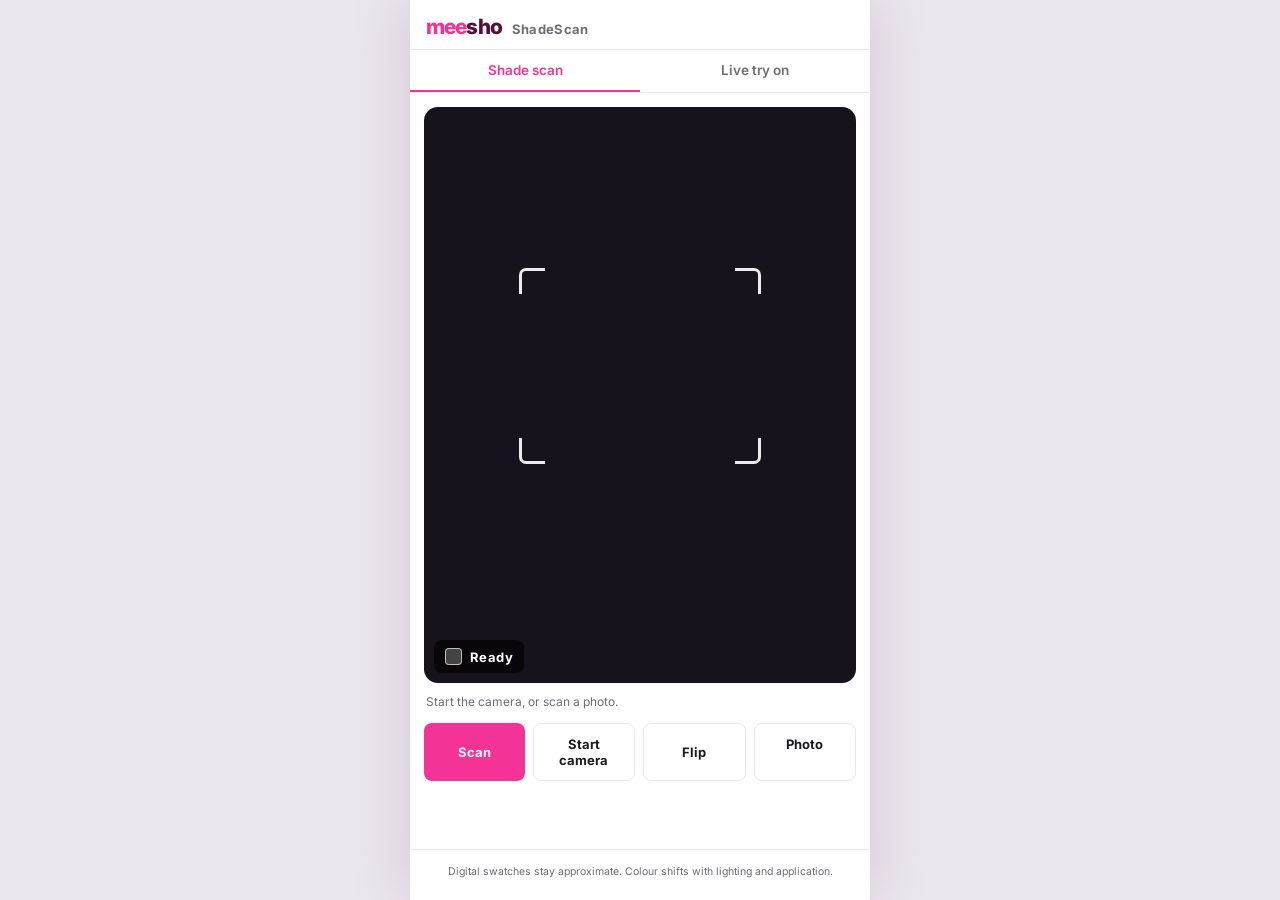
==== index.html @ 25e32987 "prototype submission" ====
<!DOCTYPE html>
<html lang="en">
<head>
<meta charset="utf-8">
<meta name="viewport" content="width=device-width, initial-scale=1, viewport-fit=cover">
<title>ShadeScan — Meesho ShadeMatch prototype</title>
<link rel="preconnect" href="https://fonts.googleapis.com">
<link rel="preconnect" href="https://fonts.gstatic.com" crossorigin>
<link href="https://fonts.googleapis.com/css2?family=Inter:wght@400;500;600;700;800&display=swap" rel="stylesheet">
<link rel="stylesheet" href="styles.css">
</head>
<body>
<div class="shell">
  <header class="topbar">
    <div class="logo">mee<span>sho</span></div>
    <div class="wordmark">ShadeScan</div>
  </header>

  <nav class="tabs" id="tabs">
    <button data-tab="scan" aria-current="page">Shade scan</button>
    <button data-tab="tryon">Live try on</button>
  </nav>

  <main>
    <section class="panel" id="panel-scan">
      <div class="stage" id="scanStage">
        <video id="scanVideo" playsinline muted></video>
        <div class="still" hidden></div>
        <div class="frameline" id="reticle"><i></i><i></i><i></i><i></i></div>
        <div class="sweep" id="sweep"></div>
        <div class="readout" id="readout"><span class="chipsw" id="readoutSwatch"></span><span id="readoutText">Ready</span></div>
      </div>

      <p class="status" id="scanStatus">Start the camera, or scan a photo.</p>

      <div class="actions">
        <button class="primary" id="scanBtn">Scan</button>
        <button class="ghost" id="cameraBtn">Start camera</button>
        <button class="ghost" id="flipBtn">Flip</button>
        <label class="ghost file">Photo<input type="file" id="fileInput" accept="image/*"></label>
      </div>

      <div class="result" id="result" hidden>
        <div class="resulthead">
          <div class="bigswatch" id="bigSwatch"></div>
          <div>
            <div class="bighex" id="bigHex">#000000</div>
            <div class="confidence" id="confidence"></div>
          </div>
          <button class="ghost small" id="toTryOn">Try it on</button>
        </div>
        <dl class="formats" id="formats"></dl>
        <div class="matches" id="matches"></div>
      </div>
    </section>

    <section class="panel" id="panel-tryon" hidden>
      <div class="stage faces" id="tryStage">
        <video id="tryVideo" playsinline muted></video>
        <canvas id="tryCanvas"></canvas>
        <div class="hint" id="tryHint">Camera off</div>
      </div>

      <p class="status" id="tryStatus">The colour is painted onto your lips and lids, not onto a drawing.</p>

      <div class="actions">
        <button class="primary" id="tryBtn">Start camera</button>
        <button class="ghost" id="stopTryBtn">Stop</button>
      </div>

      <div class="region">
        <div class="regionhead">
          <label class="switch"><input type="checkbox" id="lipsOn" checked><span></span>Lip colour</label>
          <div class="finishes" id="lipFinish">
            <button data-finish="Matte" aria-pressed="true">Matte</button>
            <button data-finish="Glossy">Glossy</button>
            <button data-finish="Sheer">Sheer</button>
          </div>
        </div>
        <div class="swatches" id="lipSwatches"></div>
        <label class="slider">Intensity<input type="range" id="lipIntensity" min="20" max="100" value="68"></label>
      </div>

      <div class="region">
        <div class="regionhead">
          <label class="switch"><input type="checkbox" id="eyesOn"><span></span>Eye shadow</label>
          <div class="finishes" id="eyeFinish">
            <button data-finish="Matte" aria-pressed="true">Matte</button>
            <button data-finish="Shimmer">Shimmer</button>
          </div>
        </div>
        <div class="swatches" id="eyeSwatches"></div>
        <label class="slider">Intensity<input type="range" id="eyeIntensity" min="15" max="90" value="50"></label>
      </div>
    </section>
  </main>

  <footer class="foot">Digital swatches stay approximate. Colour shifts with lighting and application.</footer>
</div>
<script type="module" src="js/app.js"></script>
</body>
</html>
---- styles.css ----
:root {
  --pink: #f43397;
  --pink-deep: #9f1458;
  --plum: #570d3f;
  --ink: #1b1b1f;
  --mid: #6d6d76;
  --line: #e8e8ef;
  --wash: #f6f6f9;
  --ok: #0a8a4a;
  --warn: #9a6200;
  box-sizing: border-box;
  padding-top: env(safe-area-inset-top, 0px);
  padding-bottom: env(safe-area-inset-bottom, 0px);
}
*, *::before, *::after { box-sizing: inherit; }
html, body { height: 100%; }
html { scroll-padding-top: env(safe-area-inset-top, 0px); }

body {
  margin: 0;
  font-family: Inter, system-ui, -apple-system, sans-serif;
  background: #ece6ee;
  color: var(--ink);
  -webkit-font-smoothing: antialiased;
}

.shell {
  max-width: 460px;
  margin: 0 auto;
  min-height: 100%;
  background: #fff;
  display: flex;
  flex-direction: column;
  box-shadow: 0 0 60px rgba(50, 10, 45, .14);
}

.topbar {
  display: flex;
  align-items: baseline;
  gap: 10px;
  padding: 14px 16px 10px;
  border-bottom: 1px solid var(--line);
}
.logo { font-size: 21px; font-weight: 800; letter-spacing: -.04em; color: var(--pink); }
.logo span { color: var(--plum); }
.wordmark { font-size: 13px; font-weight: 700; color: var(--mid); letter-spacing: .02em; }

.tabs { display: flex; border-bottom: 1px solid var(--line); }
.tabs button {
  flex: 1;
  border: 0;
  background: none;
  font: inherit;
  font-size: 13.5px;
  font-weight: 600;
  color: var(--mid);
  padding: 12px 0;
  cursor: pointer;
  border-bottom: 2.5px solid transparent;
}
.tabs button[aria-current="page"] { color: var(--pink); border-bottom-color: var(--pink); }
.tabs button:focus-visible, button:focus-visible, input:focus-visible { outline: 2px solid var(--pink); outline-offset: 2px; }

main { flex: 1; }
.panel { padding: 14px 14px 20px; }

.stage {
  position: relative;
  aspect-ratio: 3 / 4;
  border-radius: 14px;
  overflow: hidden;
  background: #17121b;
}
.stage video, .stage canvas, .stage .still {
  position: absolute;
  inset: 0;
  width: 100%;
  height: 100%;
  object-fit: cover;
}
.stage .still { background-size: cover; background-position: center; }
.stage.mirrored video, .stage.faces video, .stage.faces canvas { transform: scaleX(-1); }

.frameline { position: absolute; left: 22%; top: 28%; width: 56%; height: 34%; }
.frameline i { position: absolute; width: 26px; height: 26px; border: 3px solid rgba(255,255,255,.92); }
.frameline i:nth-child(1) { top: 0; left: 0; border-right: 0; border-bottom: 0; border-radius: 7px 0 0 0; }
.frameline i:nth-child(2) { top: 0; right: 0; border-left: 0; border-bottom: 0; border-radius: 0 7px 0 0; }
.frameline i:nth-child(3) { bottom: 0; left: 0; border-right: 0; border-top: 0; border-radius: 0 0 0 7px; }
.frameline i:nth-child(4) { bottom: 0; right: 0; border-left: 0; border-top: 0; border-radius: 0 0 7px 0; }

.sweep {
  position: absolute;
  left: 22%;
  width: 56%;
  height: 3px;
  top: 28%;
  border-radius: 3px;
  background: linear-gradient(90deg, rgba(244,51,151,0), #f43397 20%, #7b5cff 80%, rgba(123,92,255,0));
  opacity: 0;
}
.stage.scanning .sweep {
  opacity: 1;
  animation: sweep var(--sweep-ms, 1300ms) ease-in-out infinite alternate;
}
@keyframes sweep { from { top: 28%; } to { top: 61%; } }
@media (prefers-reduced-motion: reduce) {
  .stage.scanning .sweep { animation: none; top: 45%; }
}

.readout {
  position: absolute;
  left: 10px;
  bottom: 10px;
  display: flex;
  align-items: center;
  gap: 8px;
  background: rgba(0, 0, 0, .62);
  color: #fff;
  border-radius: 8px;
  padding: 8px 11px;
  font-size: 13px;
  font-weight: 700;
  letter-spacing: .03em;
  backdrop-filter: blur(4px);
}
.readout .chipsw { width: 17px; height: 17px; border-radius: 4px; border: 1px solid rgba(255,255,255,.65); background: #444; }
.readout.working { color: #ffd9ec; }

.hint {
  position: absolute;
  inset: auto 10px 10px;
  text-align: center;
  color: #fff;
  font-size: 12px;
  font-weight: 600;
  background: rgba(0, 0, 0, .5);
  border-radius: 8px;
  padding: 8px;
}
.stage.faces.searching .hint::after { content: " — looking for a face"; }

.status { font-size: 12px; color: var(--mid); line-height: 1.5; margin: 10px 2px 0; }
.status.bad { color: var(--pink-deep); font-weight: 600; }

.actions { display: flex; gap: 8px; margin-top: 12px; flex-wrap: wrap; }
.actions button, .actions .file {
  flex: 1;
  min-width: 78px;
  border: 0;
  border-radius: 8px;
  padding: 12px 10px;
  font: inherit;
  font-size: 13px;
  font-weight: 700;
  cursor: pointer;
  text-align: center;
}
.actions .primary { background: var(--pink); color: #fff; }
.actions .ghost { background: #fff; border: 1px solid var(--line); color: var(--ink); }
.actions .ghost.small { flex: 0 0 auto; padding: 9px 12px; font-size: 12px; }
.actions .file { position: relative; overflow: hidden; }
.actions .file input { position: absolute; inset: 0; opacity: 0; cursor: pointer; }
.actions button[disabled] { opacity: .45; cursor: default; }

.result { margin-top: 16px; border: 1px solid var(--line); border-radius: 12px; overflow: hidden; }
.resulthead { display: flex; align-items: center; gap: 12px; padding: 12px; background: var(--wash); }
.bigswatch { width: 52px; height: 52px; border-radius: 10px; border: 1px solid rgba(0,0,0,.14); flex: 0 0 auto; }
.bighex { font-size: 21px; font-weight: 800; letter-spacing: .02em; }
.confidence { font-size: 11px; font-weight: 700; margin-top: 3px; }
.confidence.high { color: var(--ok); }
.confidence.medium { color: var(--warn); }
.confidence.low { color: var(--pink-deep); }
.resulthead .ghost { margin-left: auto; }

.formats { margin: 0; display: grid; grid-template-columns: 1fr; }
.formats .row { display: flex; gap: 12px; align-items: baseline; padding: 10px 12px; border-top: 1px solid var(--line); }
.formats dt { font-size: 11px; color: var(--mid); font-weight: 600; width: 92px; flex: 0 0 auto; }
.formats dd { margin: 0; font-size: 13px; font-weight: 600; }
.formats dd small { display: block; font-size: 10.5px; font-weight: 500; color: var(--mid); margin-top: 3px; }

.matches { border-top: 1px solid var(--line); padding: 12px; }
.matches h3 { margin: 0 0 9px; font-size: 12px; font-weight: 700; color: var(--mid); }
.match { display: flex; align-items: center; gap: 10px; width: 100%; text-align: left; border: 1px solid var(--line); border-radius: 9px; padding: 9px; background: #fff; margin-bottom: 7px; font: inherit; cursor: pointer; }
.match .sw { width: 36px; height: 36px; border-radius: 7px; border: 1px solid rgba(0,0,0,.12); flex: 0 0 auto; }
.match b { font-size: 12.5px; display: block; }
.match span { font-size: 10.5px; color: var(--mid); display: block; margin-top: 2px; }
.match .tag { font-size: 9.5px; font-weight: 700; border-radius: 3px; padding: 2px 5px; margin-top: 4px; display: inline-block; }
.tag.close { background: #e7f6ed; color: var(--ok); }
.tag.near { background: #fff3e0; color: var(--warn); }
.tag.far { background: var(--wash); color: var(--mid); }
.match .price { margin-left: auto; font-size: 13px; font-weight: 800; }

.region { margin-top: 14px; border: 1px solid var(--line); border-radius: 12px; padding: 12px; }
.regionhead { display: flex; align-items: center; gap: 10px; flex-wrap: wrap; }
.switch { display: flex; align-items: center; gap: 8px; font-size: 13px; font-weight: 700; cursor: pointer; }
.switch input { position: absolute; opacity: 0; width: 0; height: 0; }
.switch span { width: 36px; height: 21px; border-radius: 999px; background: #d4d4dd; position: relative; transition: background .16s; }
.switch span::after { content: ""; position: absolute; top: 2.5px; left: 2.5px; width: 16px; height: 16px; border-radius: 50%; background: #fff; transition: transform .16s; }
.switch input:checked + span { background: var(--pink); }
.switch input:checked + span::after { transform: translateX(15px); }

.finishes { display: flex; gap: 5px; margin-left: auto; }
.finishes button { border: 1px solid var(--line); background: #fff; border-radius: 999px; padding: 6px 11px; font: inherit; font-size: 11.5px; font-weight: 600; color: var(--mid); cursor: pointer; }
.finishes button[aria-pressed="true"] { border-color: var(--pink); background: #fff0f6; color: var(--pink-deep); }

.swatches { display: flex; gap: 7px; overflow-x: auto; padding: 11px 0 3px; }
.swatches button { flex: 0 0 auto; width: 38px; height: 38px; border-radius: 9px; border: 2px solid transparent; box-shadow: inset 0 0 0 1px rgba(0,0,0,.12); cursor: pointer; }
.swatches button[aria-pressed="true"] { border-color: var(--plum); }
.swatches button.scanned { box-shadow: inset 0 0 0 1px rgba(0,0,0,.12), 0 0 0 2px #ffd9ec; }

.slider { display: flex; align-items: center; gap: 10px; font-size: 11.5px; font-weight: 600; color: var(--mid); margin-top: 6px; }
.slider input { flex: 1; accent-color: var(--pink); }

.foot { font-size: 10.5px; color: var(--mid); text-align: center; padding: 14px 18px 20px; line-height: 1.5; border-top: 1px solid var(--line); }

@media (max-width: 480px) {
  .shell { box-shadow: none; }
}
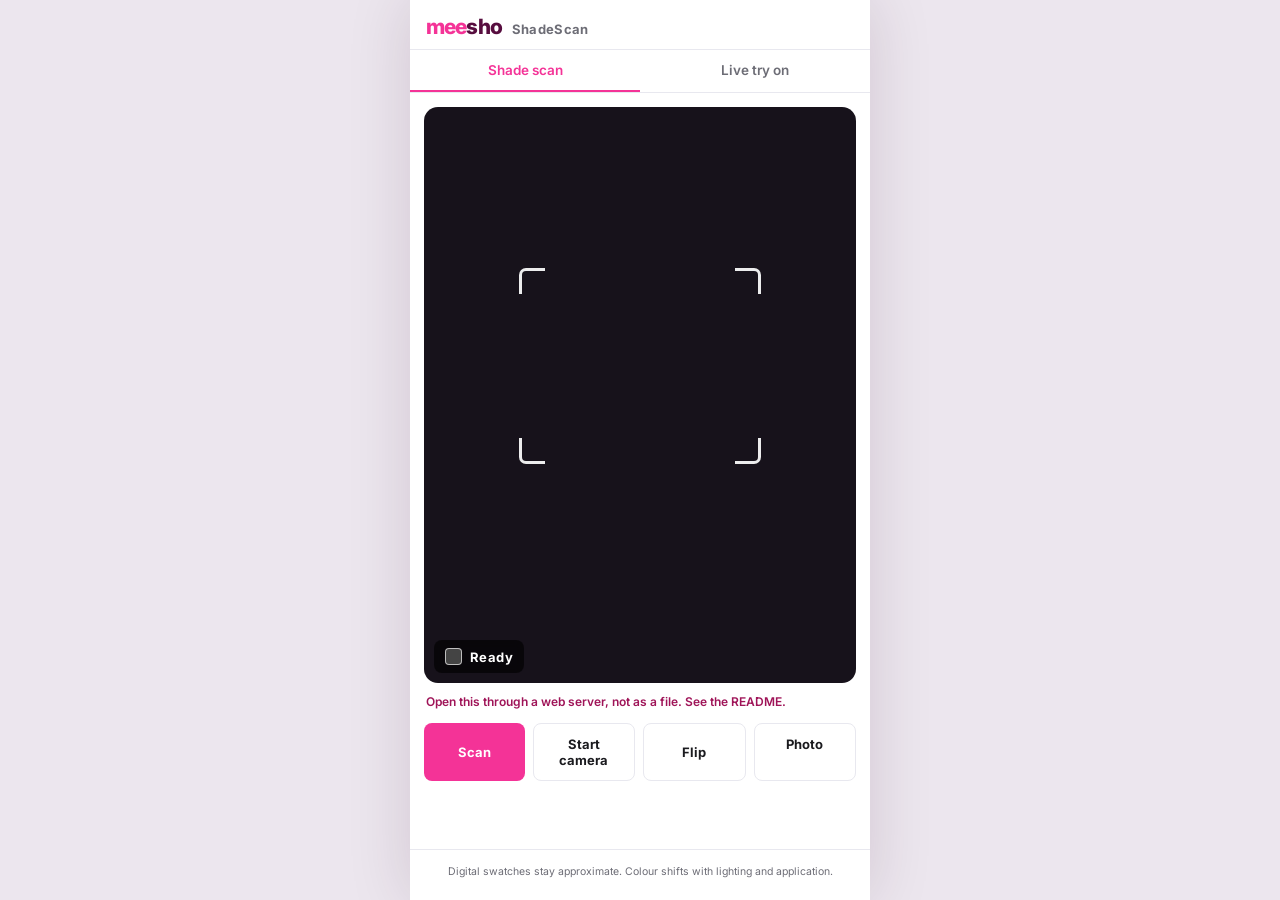
==== commit 9a6c22c6: "Fix script source path in index.html" ====
--- a/index.html
+++ b/index.html
@@ -97,6 +97,6 @@
 
   <footer class="foot">Digital swatches stay approximate. Colour shifts with lighting and application.</footer>
 </div>
-<script type="module" src="js/app.js"></script>
+<script type="module" src="app.js"></script>
 </body>
 </html>
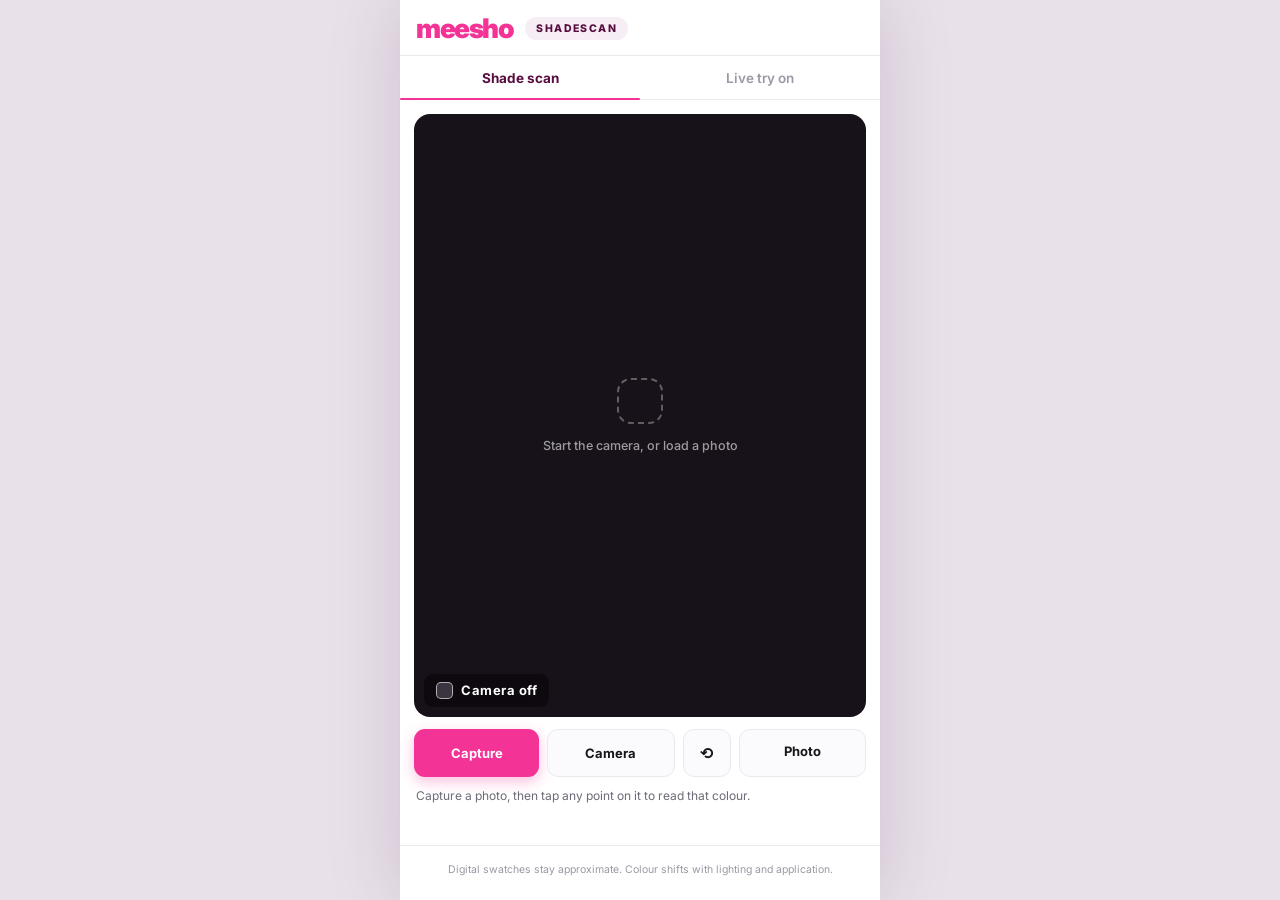
==== commit 260030f7: "Update HTML structure and improve accessibility" ====
--- a/index.html
+++ b/index.html
@@ -3,55 +3,78 @@
 <head>
 <meta charset="utf-8">
 <meta name="viewport" content="width=device-width, initial-scale=1, viewport-fit=cover">
+<meta name="theme-color" content="#f43397">
 <title>ShadeScan — Meesho ShadeMatch prototype</title>
 <link rel="preconnect" href="https://fonts.googleapis.com">
 <link rel="preconnect" href="https://fonts.gstatic.com" crossorigin>
-<link href="https://fonts.googleapis.com/css2?family=Inter:wght@400;500;600;700;800&display=swap" rel="stylesheet">
+<link href="https://fonts.googleapis.com/css2?family=Inter:wght@400;500;600;700;800;900&display=swap" rel="stylesheet">
 <link rel="stylesheet" href="styles.css">
 </head>
 <body>
 <div class="shell">
   <header class="topbar">
-    <div class="logo">mee<span>sho</span></div>
-    <div class="wordmark">ShadeScan</div>
+    <span class="wordmark">meesho</span>
+    <span class="product">ShadeScan</span>
   </header>
 
-  <nav class="tabs" id="tabs">
+  <nav class="tabs" id="tabs" data-active="scan">
     <button data-tab="scan" aria-current="page">Shade scan</button>
     <button data-tab="tryon">Live try on</button>
+    <span class="indicator" aria-hidden="true"></span>
   </nav>
 
   <main>
     <section class="panel" id="panel-scan">
-      <div class="stage" id="scanStage">
+      <div class="stage" id="scanStage" data-mode="idle">
         <video id="scanVideo" playsinline muted></video>
-        <div class="still" hidden></div>
-        <div class="frameline" id="reticle"><i></i><i></i><i></i><i></i></div>
-        <div class="sweep" id="sweep"></div>
-        <div class="readout" id="readout"><span class="chipsw" id="readoutSwatch"></span><span id="readoutText">Ready</span></div>
+        <div class="plate" id="plate">
+          <canvas id="frameCanvas"></canvas>
+          <button class="pickarea" id="pickArea" aria-label="Tap the photo to read a colour"></button>
+          <div class="markers" id="markers"></div>
+        </div>
+        <div class="frameline"><i></i><i></i><i></i><i></i></div>
+        <div class="sweep"></div>
+        <div class="readout"><span class="chipsw" id="readoutSwatch"></span><span id="readoutText">Camera off</span></div>
+        <div class="placeholder">
+          <span class="plogo"></span>
+          <p>Start the camera, or load a photo</p>
+        </div>
       </div>
 
-      <p class="status" id="scanStatus">Start the camera, or scan a photo.</p>
-
-      <div class="actions">
-        <button class="primary" id="scanBtn">Scan</button>
-        <button class="ghost" id="cameraBtn">Start camera</button>
-        <button class="ghost" id="flipBtn">Flip</button>
+      <div class="toolbar">
+        <button class="primary" id="captureBtn">Capture</button>
+        <button class="ghost" id="retakeBtn" hidden>Retake</button>
+        <button class="ghost" id="cameraBtn">Camera</button>
+        <button class="ghost icon" id="flipBtn" title="Switch camera" aria-label="Switch camera">⟲</button>
         <label class="ghost file">Photo<input type="file" id="fileInput" accept="image/*"></label>
       </div>
 
-      <div class="result" id="result" hidden>
+      <p class="status" id="scanStatus">Capture a photo, then tap any point on it to read that colour.</p>
+
+      <section class="card" id="samples" hidden>
+        <div class="cardhead">
+          <h3>Sampled points</h3>
+          <button class="link" id="clearSamples">Clear all</button>
+        </div>
+        <div class="strip" id="sampleStrip"></div>
+        <p class="compare" id="compare" hidden></p>
+      </section>
+
+      <section class="card" id="result" hidden>
         <div class="resulthead">
-          <div class="bigswatch" id="bigSwatch"></div>
-          <div>
+          <canvas class="loupe" id="loupe" width="120" height="120"></canvas>
+          <div class="headtext">
             <div class="bighex" id="bigHex">#000000</div>
             <div class="confidence" id="confidence"></div>
           </div>
-          <button class="ghost small" id="toTryOn">Try it on</button>
+          <div class="headactions">
+            <button class="chipbtn" id="copyHex">Copy</button>
+            <button class="chipbtn solid" id="toTryOn">Try on</button>
+          </div>
         </div>
         <dl class="formats" id="formats"></dl>
         <div class="matches" id="matches"></div>
-      </div>
+      </section>
     </section>
 
     <section class="panel" id="panel-tryon" hidden>
@@ -61,17 +84,17 @@
         <div class="hint" id="tryHint">Camera off</div>
       </div>
 
-      <p class="status" id="tryStatus">The colour is painted onto your lips and lids, not onto a drawing.</p>
-
-      <div class="actions">
+      <div class="toolbar">
         <button class="primary" id="tryBtn">Start camera</button>
         <button class="ghost" id="stopTryBtn">Stop</button>
       </div>
 
-      <div class="region">
-        <div class="regionhead">
+      <p class="status" id="tryStatus">Colour is painted onto your own lips and lids, not onto a drawing.</p>
+
+      <section class="card">
+        <div class="cardhead">
           <label class="switch"><input type="checkbox" id="lipsOn" checked><span></span>Lip colour</label>
-          <div class="finishes" id="lipFinish">
+          <div class="segment" id="lipFinish">
             <button data-finish="Matte" aria-pressed="true">Matte</button>
             <button data-finish="Glossy">Glossy</button>
             <button data-finish="Sheer">Sheer</button>
@@ -79,19 +102,19 @@
         </div>
         <div class="swatches" id="lipSwatches"></div>
         <label class="slider">Intensity<input type="range" id="lipIntensity" min="20" max="100" value="68"></label>
-      </div>
+      </section>
 
-      <div class="region">
-        <div class="regionhead">
+      <section class="card">
+        <div class="cardhead">
           <label class="switch"><input type="checkbox" id="eyesOn"><span></span>Eye shadow</label>
-          <div class="finishes" id="eyeFinish">
+          <div class="segment" id="eyeFinish">
             <button data-finish="Matte" aria-pressed="true">Matte</button>
             <button data-finish="Shimmer">Shimmer</button>
           </div>
         </div>
         <div class="swatches" id="eyeSwatches"></div>
         <label class="slider">Intensity<input type="range" id="eyeIntensity" min="15" max="90" value="50"></label>
-      </div>
+      </section>
     </section>
   </main>
 
--- a/styles.css
+++ b/styles.css
@@ -1,51 +1,72 @@
 :root {
   --pink: #f43397;
+  --pink-soft: #fff0f7;
   --pink-deep: #9f1458;
   --plum: #570d3f;
-  --ink: #1b1b1f;
-  --mid: #6d6d76;
-  --line: #e8e8ef;
-  --wash: #f6f6f9;
+  --plum-soft: #f6eef4;
+  --ink: #17161b;
+  --mid: #6c6b77;
+  --faint: #9a99a5;
+  --line: #ebe9f0;
+  --surface: #fbfafc;
   --ok: #0a8a4a;
   --warn: #9a6200;
+  --radius: 16px;
   box-sizing: border-box;
   padding-top: env(safe-area-inset-top, 0px);
   padding-bottom: env(safe-area-inset-bottom, 0px);
 }
 *, *::before, *::after { box-sizing: inherit; }
+[hidden] { display: none !important; }
 html, body { height: 100%; }
 html { scroll-padding-top: env(safe-area-inset-top, 0px); }
 
 body {
   margin: 0;
   font-family: Inter, system-ui, -apple-system, sans-serif;
-  background: #ece6ee;
+  background: #e8e1ea;
   color: var(--ink);
   -webkit-font-smoothing: antialiased;
+  -webkit-tap-highlight-color: transparent;
 }
 
 .shell {
-  max-width: 460px;
+  max-width: 480px;
   margin: 0 auto;
   min-height: 100%;
   background: #fff;
   display: flex;
   flex-direction: column;
-  box-shadow: 0 0 60px rgba(50, 10, 45, .14);
+  box-shadow: 0 0 70px rgba(55, 10, 45, .15);
 }
 
 .topbar {
   display: flex;
-  align-items: baseline;
-  gap: 10px;
-  padding: 14px 16px 10px;
+  align-items: center;
+  gap: 12px;
+  padding: 15px 16px 13px;
+  background: #fff;
   border-bottom: 1px solid var(--line);
 }
-.logo { font-size: 21px; font-weight: 800; letter-spacing: -.04em; color: var(--pink); }
-.logo span { color: var(--plum); }
-.wordmark { font-size: 13px; font-weight: 700; color: var(--mid); letter-spacing: .02em; }
-
-.tabs { display: flex; border-bottom: 1px solid var(--line); }
+.wordmark {
+  font-size: 27px;
+  font-weight: 900;
+  letter-spacing: -.055em;
+  color: var(--pink);
+  line-height: 1;
+}
+.product {
+  font-size: 10.5px;
+  font-weight: 800;
+  letter-spacing: .14em;
+  text-transform: uppercase;
+  color: var(--plum);
+  background: var(--plum-soft);
+  border-radius: 999px;
+  padding: 5px 11px;
+}
+
+.tabs { position: relative; display: flex; border-bottom: 1px solid var(--line); }
 .tabs button {
   flex: 1;
   border: 0;
@@ -53,59 +74,165 @@
   font: inherit;
   font-size: 13.5px;
   font-weight: 600;
-  color: var(--mid);
-  padding: 12px 0;
-  cursor: pointer;
-  border-bottom: 2.5px solid transparent;
-}
-.tabs button[aria-current="page"] { color: var(--pink); border-bottom-color: var(--pink); }
-.tabs button:focus-visible, button:focus-visible, input:focus-visible { outline: 2px solid var(--pink); outline-offset: 2px; }
+  color: var(--faint);
+  padding: 14px 0 13px;
+  cursor: pointer;
+  transition: color .16s;
+}
+.tabs button[aria-current="page"] { color: var(--plum); font-weight: 700; }
+.tabs .indicator {
+  position: absolute;
+  bottom: -1px;
+  left: 0;
+  width: 50%;
+  height: 2.5px;
+  background: var(--pink);
+  border-radius: 3px;
+  transition: transform .22s cubic-bezier(.4, 0, .2, 1);
+}
+.tabs[data-active="tryon"] .indicator { transform: translateX(100%); }
+
+button:focus-visible, input:focus-visible, label:focus-within { outline: 2px solid var(--pink); outline-offset: 2px; }
 
 main { flex: 1; }
-.panel { padding: 14px 14px 20px; }
+.panel { padding: 14px; display: flex; flex-direction: column; gap: 12px; }
 
 .stage {
   position: relative;
   aspect-ratio: 3 / 4;
-  border-radius: 14px;
+  border-radius: var(--radius);
   overflow: hidden;
-  background: #17121b;
-}
-.stage video, .stage canvas, .stage .still {
+  background: #171219;
+}
+.stage > video {
   position: absolute;
   inset: 0;
   width: 100%;
   height: 100%;
   object-fit: cover;
-}
-.stage .still { background-size: cover; background-position: center; }
-.stage.mirrored video, .stage.faces video, .stage.faces canvas { transform: scaleX(-1); }
-
-.frameline { position: absolute; left: 22%; top: 28%; width: 56%; height: 34%; }
-.frameline i { position: absolute; width: 26px; height: 26px; border: 3px solid rgba(255,255,255,.92); }
-.frameline i:nth-child(1) { top: 0; left: 0; border-right: 0; border-bottom: 0; border-radius: 7px 0 0 0; }
-.frameline i:nth-child(2) { top: 0; right: 0; border-left: 0; border-bottom: 0; border-radius: 0 7px 0 0; }
-.frameline i:nth-child(3) { bottom: 0; left: 0; border-right: 0; border-top: 0; border-radius: 0 0 0 7px; }
-.frameline i:nth-child(4) { bottom: 0; right: 0; border-left: 0; border-top: 0; border-radius: 0 0 7px 0; }
+  display: block;
+}
+.stage.mirrored > video { transform: scaleX(-1); }
+
+.plate {
+  position: absolute;
+  inset: 0;
+  margin: auto;
+  aspect-ratio: var(--ar, 3 / 4);
+  max-width: 100%;
+  max-height: 100%;
+}
+.plate canvas { display: block; width: 100%; height: 100%; }
+
+.stage[data-mode="idle"] > video,
+.stage[data-mode="live"] .plate,
+.stage[data-mode="idle"] .plate,
+.stage[data-mode="review"] > video { opacity: 0; pointer-events: none; }
+.stage[data-mode="review"] > video { visibility: hidden; }
+
+.placeholder {
+  position: absolute;
+  inset: 0;
+  display: grid;
+  place-content: center;
+  justify-items: center;
+  gap: 14px;
+  color: rgba(255, 255, 255, .58);
+  font-size: 12.5px;
+  font-weight: 500;
+  text-align: center;
+  padding: 24px;
+}
+.placeholder p { margin: 0; }
+.plogo { width: 46px; height: 46px; border-radius: 14px; border: 2px dashed rgba(255, 255, 255, .32); }
+.stage:not([data-mode="idle"]) .placeholder { display: none; }
+
+.pickarea {
+  position: absolute;
+  inset: 0;
+  border: 0;
+  background: none;
+  padding: 0;
+  cursor: crosshair;
+}
+
+.markers { position: absolute; inset: 0; pointer-events: none; }
+.pin {
+  position: absolute;
+  width: 30px;
+  height: 30px;
+  margin: -15px 0 0 -15px;
+  border-radius: 50%;
+  border: 0;
+  padding: 0;
+  background: none;
+  pointer-events: auto;
+  cursor: pointer;
+  animation: drop .22s cubic-bezier(.3, 1.4, .5, 1);
+}
+@keyframes drop { from { transform: scale(.4); opacity: 0; } to { transform: scale(1); opacity: 1; } }
+@media (prefers-reduced-motion: reduce) { .pin { animation: none; } }
+.pin::before {
+  content: "";
+  position: absolute;
+  inset: 0;
+  border-radius: 50%;
+  border: 2.5px solid #fff;
+  background: var(--c);
+  box-shadow: 0 0 0 1.5px rgba(0, 0, 0, .45), 0 2px 7px rgba(0, 0, 0, .4);
+}
+.pin::after {
+  content: "";
+  position: absolute;
+  left: 50%;
+  top: 50%;
+  width: 4px;
+  height: 4px;
+  margin: -2px 0 0 -2px;
+  border-radius: 50%;
+  background: #fff;
+  box-shadow: 0 0 0 1px rgba(0, 0, 0, .5);
+}
+.pin[aria-pressed="true"] { width: 38px; height: 38px; margin: -19px 0 0 -19px; z-index: 2; }
+.pin[aria-pressed="true"]::before { border-width: 3px; box-shadow: 0 0 0 2px var(--pink), 0 3px 10px rgba(0, 0, 0, .45); }
+.pin b {
+  position: absolute;
+  top: -7px;
+  right: -7px;
+  min-width: 16px;
+  height: 16px;
+  border-radius: 9px;
+  background: var(--plum);
+  color: #fff;
+  font-size: 9.5px;
+  font-weight: 700;
+  line-height: 16px;
+  text-align: center;
+  border: 1.5px solid #fff;
+}
+
+.frameline { position: absolute; left: 20%; top: 26%; width: 60%; height: 36%; display: none; }
+.stage[data-mode="live"] .frameline { display: block; }
+.frameline i { position: absolute; width: 28px; height: 28px; border: 3px solid rgba(255, 255, 255, .92); }
+.frameline i:nth-child(1) { top: 0; left: 0; border-right: 0; border-bottom: 0; border-radius: 8px 0 0 0; }
+.frameline i:nth-child(2) { top: 0; right: 0; border-left: 0; border-bottom: 0; border-radius: 0 8px 0 0; }
+.frameline i:nth-child(3) { bottom: 0; left: 0; border-right: 0; border-top: 0; border-radius: 0 0 0 8px; }
+.frameline i:nth-child(4) { bottom: 0; right: 0; border-left: 0; border-top: 0; border-radius: 0 0 8px 0; }
 
 .sweep {
   position: absolute;
-  left: 22%;
-  width: 56%;
+  left: 20%;
+  width: 60%;
   height: 3px;
-  top: 28%;
+  top: 26%;
   border-radius: 3px;
-  background: linear-gradient(90deg, rgba(244,51,151,0), #f43397 20%, #7b5cff 80%, rgba(123,92,255,0));
+  background: linear-gradient(90deg, rgba(244, 51, 151, 0), #f43397 22%, #8f6bff 78%, rgba(143, 107, 255, 0));
+  box-shadow: 0 0 14px rgba(244, 51, 151, .8);
   opacity: 0;
 }
-.stage.scanning .sweep {
-  opacity: 1;
-  animation: sweep var(--sweep-ms, 1300ms) ease-in-out infinite alternate;
-}
-@keyframes sweep { from { top: 28%; } to { top: 61%; } }
-@media (prefers-reduced-motion: reduce) {
-  .stage.scanning .sweep { animation: none; top: 45%; }
-}
+.stage.scanning .sweep { opacity: 1; animation: sweep var(--sweep-ms, 850ms) ease-in-out infinite alternate; }
+@keyframes sweep { from { top: 26%; } to { top: 60%; } }
+@media (prefers-reduced-motion: reduce) { .stage.scanning .sweep { animation: none; top: 43%; } }
 
 .readout {
   position: absolute;
@@ -114,18 +241,27 @@
   display: flex;
   align-items: center;
   gap: 8px;
-  background: rgba(0, 0, 0, .62);
+  background: rgba(10, 6, 12, .66);
   color: #fff;
-  border-radius: 8px;
-  padding: 8px 11px;
+  border-radius: 9px;
+  padding: 8px 12px;
   font-size: 13px;
   font-weight: 700;
-  letter-spacing: .03em;
-  backdrop-filter: blur(4px);
-}
-.readout .chipsw { width: 17px; height: 17px; border-radius: 4px; border: 1px solid rgba(255,255,255,.65); background: #444; }
-.readout.working { color: #ffd9ec; }
-
+  letter-spacing: .04em;
+  backdrop-filter: blur(6px);
+}
+.readout .chipsw { width: 17px; height: 17px; border-radius: 5px; border: 1px solid rgba(255, 255, 255, .6); background: #3a3540; }
+.readout.working { color: #ffc3e0; }
+
+.stage.faces > video, .stage.faces > canvas {
+  position: absolute;
+  inset: 0;
+  width: 100%;
+  height: 100%;
+  object-fit: cover;
+  transform: scaleX(-1);
+  display: block;
+}
 .hint {
   position: absolute;
   inset: auto 10px 10px;
@@ -133,86 +269,127 @@
   color: #fff;
   font-size: 12px;
   font-weight: 600;
-  background: rgba(0, 0, 0, .5);
-  border-radius: 8px;
-  padding: 8px;
+  background: rgba(10, 6, 12, .55);
+  border-radius: 9px;
+  padding: 9px;
 }
 .stage.faces.searching .hint::after { content: " — looking for a face"; }
 
-.status { font-size: 12px; color: var(--mid); line-height: 1.5; margin: 10px 2px 0; }
-.status.bad { color: var(--pink-deep); font-weight: 600; }
-
-.actions { display: flex; gap: 8px; margin-top: 12px; flex-wrap: wrap; }
-.actions button, .actions .file {
-  flex: 1;
-  min-width: 78px;
+.toolbar { display: flex; gap: 8px; flex-wrap: wrap; }
+.toolbar button, .toolbar .file {
+  flex: 1 1 0;
+  min-width: 72px;
   border: 0;
-  border-radius: 8px;
-  padding: 12px 10px;
+  border-radius: 11px;
+  padding: 13px 10px;
   font: inherit;
   font-size: 13px;
   font-weight: 700;
   cursor: pointer;
   text-align: center;
-}
-.actions .primary { background: var(--pink); color: #fff; }
-.actions .ghost { background: #fff; border: 1px solid var(--line); color: var(--ink); }
-.actions .ghost.small { flex: 0 0 auto; padding: 9px 12px; font-size: 12px; }
-.actions .file { position: relative; overflow: hidden; }
-.actions .file input { position: absolute; inset: 0; opacity: 0; cursor: pointer; }
-.actions button[disabled] { opacity: .45; cursor: default; }
-
-.result { margin-top: 16px; border: 1px solid var(--line); border-radius: 12px; overflow: hidden; }
-.resulthead { display: flex; align-items: center; gap: 12px; padding: 12px; background: var(--wash); }
-.bigswatch { width: 52px; height: 52px; border-radius: 10px; border: 1px solid rgba(0,0,0,.14); flex: 0 0 auto; }
-.bighex { font-size: 21px; font-weight: 800; letter-spacing: .02em; }
-.confidence { font-size: 11px; font-weight: 700; margin-top: 3px; }
+  transition: transform .1s, background .14s;
+}
+.toolbar button:active, .toolbar .file:active { transform: scale(.975); }
+.toolbar .primary { background: var(--pink); color: #fff; box-shadow: 0 5px 14px rgba(244, 51, 151, .3); }
+.toolbar .ghost { background: var(--surface); border: 1px solid var(--line); color: var(--ink); }
+.toolbar .icon { flex: 0 0 48px; min-width: 0; font-size: 16px; }
+.toolbar .file { position: relative; overflow: hidden; }
+.toolbar .file input { position: absolute; inset: 0; opacity: 0; cursor: pointer; }
+.toolbar button[disabled] { opacity: .4; cursor: default; }
+
+.status { font-size: 12px; color: var(--mid); line-height: 1.55; margin: -2px 2px 0; }
+.status.bad { color: var(--pink-deep); font-weight: 600; }
+
+.card { border: 1px solid var(--line); border-radius: var(--radius); overflow: hidden; background: #fff; }
+.cardhead { display: flex; align-items: center; gap: 10px; padding: 12px 13px; flex-wrap: wrap; }
+.cardhead h3 { margin: 0; font-size: 11px; font-weight: 800; letter-spacing: .06em; text-transform: uppercase; color: var(--faint); }
+.link { margin-left: auto; border: 0; background: none; font: inherit; font-size: 11.5px; font-weight: 700; color: var(--pink); cursor: pointer; }
+
+.strip { display: flex; gap: 10px; overflow-x: auto; padding: 2px 13px 14px; }
+.swatchcard {
+  flex: 0 0 auto;
+  border: 1px solid var(--line);
+  border-radius: 11px;
+  padding: 7px 10px 8px;
+  background: #fff;
+  cursor: pointer;
+  font: inherit;
+  text-align: left;
+  min-width: 96px;
+  position: relative;
+}
+.swatchcard[aria-pressed="true"] { border-color: var(--pink); background: var(--pink-soft); }
+.swatchcard .sw { display: block; width: 100%; height: 26px; border-radius: 6px; border: 1px solid rgba(0, 0, 0, .12); }
+.swatchcard b { display: block; font-size: 11px; font-weight: 700; margin-top: 6px; letter-spacing: .03em; }
+.swatchcard em { display: block; font-size: 9.5px; color: var(--faint); font-weight: 600; font-style: normal; }
+.swatchcard .kill {
+  position: absolute;
+  top: -7px;
+  right: -7px;
+  width: 20px;
+  height: 20px;
+  border-radius: 50%;
+  background: var(--plum);
+  color: #fff;
+  border: 1.5px solid #fff;
+  font-size: 12px;
+  line-height: 17px;
+  text-align: center;
+  cursor: pointer;
+}
+.compare { margin: 0; padding: 0 13px 13px; font-size: 11.5px; color: var(--mid); line-height: 1.55; }
+.compare b { color: var(--ink); }
+
+.resulthead { display: flex; align-items: center; gap: 12px; padding: 13px; background: linear-gradient(180deg, var(--plum-soft), #fff); }
+.loupe { width: 56px; height: 56px; border-radius: 50%; border: 2px solid #fff; box-shadow: 0 2px 10px rgba(50, 10, 40, .22); flex: 0 0 auto; background: #eee; }
+.headtext { min-width: 0; }
+.bighex { font-size: 22px; font-weight: 800; letter-spacing: .02em; }
+.confidence { font-size: 10.5px; font-weight: 700; margin-top: 3px; line-height: 1.35; }
 .confidence.high { color: var(--ok); }
 .confidence.medium { color: var(--warn); }
 .confidence.low { color: var(--pink-deep); }
-.resulthead .ghost { margin-left: auto; }
-
-.formats { margin: 0; display: grid; grid-template-columns: 1fr; }
-.formats .row { display: flex; gap: 12px; align-items: baseline; padding: 10px 12px; border-top: 1px solid var(--line); }
-.formats dt { font-size: 11px; color: var(--mid); font-weight: 600; width: 92px; flex: 0 0 auto; }
+.headactions { margin-left: auto; display: grid; gap: 6px; flex: 0 0 auto; }
+.chipbtn { border: 1px solid var(--line); background: #fff; border-radius: 8px; padding: 7px 12px; font: inherit; font-size: 11.5px; font-weight: 700; cursor: pointer; }
+.chipbtn.solid { background: var(--plum); color: #fff; border-color: var(--plum); }
+
+.formats { margin: 0; }
+.formats .row { display: flex; gap: 12px; align-items: baseline; padding: 11px 13px; border-top: 1px solid var(--line); }
+.formats dt { font-size: 10px; color: var(--faint); font-weight: 800; letter-spacing: .06em; width: 94px; flex: 0 0 auto; text-transform: uppercase; }
 .formats dd { margin: 0; font-size: 13px; font-weight: 600; }
-.formats dd small { display: block; font-size: 10.5px; font-weight: 500; color: var(--mid); margin-top: 3px; }
-
-.matches { border-top: 1px solid var(--line); padding: 12px; }
-.matches h3 { margin: 0 0 9px; font-size: 12px; font-weight: 700; color: var(--mid); }
-.match { display: flex; align-items: center; gap: 10px; width: 100%; text-align: left; border: 1px solid var(--line); border-radius: 9px; padding: 9px; background: #fff; margin-bottom: 7px; font: inherit; cursor: pointer; }
-.match .sw { width: 36px; height: 36px; border-radius: 7px; border: 1px solid rgba(0,0,0,.12); flex: 0 0 auto; }
+.formats dd small { display: block; font-size: 10.5px; font-weight: 500; color: var(--mid); margin-top: 3px; line-height: 1.4; }
+
+.matches { border-top: 1px solid var(--line); padding: 13px; }
+.matches h4 { margin: 0 0 10px; font-size: 10px; font-weight: 800; letter-spacing: .06em; text-transform: uppercase; color: var(--faint); }
+.match { display: flex; align-items: center; gap: 11px; width: 100%; text-align: left; border: 1px solid var(--line); border-radius: 11px; padding: 10px; background: #fff; margin-bottom: 8px; font: inherit; cursor: pointer; }
+.match:last-child { margin-bottom: 0; }
+.match .sw { width: 38px; height: 38px; border-radius: 9px; border: 1px solid rgba(0, 0, 0, .12); flex: 0 0 auto; }
 .match b { font-size: 12.5px; display: block; }
-.match span { font-size: 10.5px; color: var(--mid); display: block; margin-top: 2px; }
-.match .tag { font-size: 9.5px; font-weight: 700; border-radius: 3px; padding: 2px 5px; margin-top: 4px; display: inline-block; }
+.match em { font-size: 10.5px; color: var(--mid); display: block; margin-top: 2px; font-style: normal; }
+.match .tag { font-size: 9.5px; font-weight: 700; border-radius: 4px; padding: 2px 6px; margin-top: 5px; display: inline-block; }
 .tag.close { background: #e7f6ed; color: var(--ok); }
-.tag.near { background: #fff3e0; color: var(--warn); }
-.tag.far { background: var(--wash); color: var(--mid); }
-.match .price { margin-left: auto; font-size: 13px; font-weight: 800; }
-
-.region { margin-top: 14px; border: 1px solid var(--line); border-radius: 12px; padding: 12px; }
-.regionhead { display: flex; align-items: center; gap: 10px; flex-wrap: wrap; }
-.switch { display: flex; align-items: center; gap: 8px; font-size: 13px; font-weight: 700; cursor: pointer; }
+.tag.near { background: #fff4e3; color: var(--warn); }
+.tag.far { background: var(--surface); color: var(--mid); }
+.match .price { margin-left: auto; font-size: 13.5px; font-weight: 800; }
+
+.switch { display: flex; align-items: center; gap: 9px; font-size: 13px; font-weight: 700; cursor: pointer; }
 .switch input { position: absolute; opacity: 0; width: 0; height: 0; }
-.switch span { width: 36px; height: 21px; border-radius: 999px; background: #d4d4dd; position: relative; transition: background .16s; }
-.switch span::after { content: ""; position: absolute; top: 2.5px; left: 2.5px; width: 16px; height: 16px; border-radius: 50%; background: #fff; transition: transform .16s; }
+.switch span { width: 38px; height: 22px; border-radius: 999px; background: #d6d4de; position: relative; transition: background .16s; }
+.switch span::after { content: ""; position: absolute; top: 2.5px; left: 2.5px; width: 17px; height: 17px; border-radius: 50%; background: #fff; transition: transform .16s; box-shadow: 0 1px 3px rgba(0, 0, 0, .2); }
 .switch input:checked + span { background: var(--pink); }
-.switch input:checked + span::after { transform: translateX(15px); }
-
-.finishes { display: flex; gap: 5px; margin-left: auto; }
-.finishes button { border: 1px solid var(--line); background: #fff; border-radius: 999px; padding: 6px 11px; font: inherit; font-size: 11.5px; font-weight: 600; color: var(--mid); cursor: pointer; }
-.finishes button[aria-pressed="true"] { border-color: var(--pink); background: #fff0f6; color: var(--pink-deep); }
-
-.swatches { display: flex; gap: 7px; overflow-x: auto; padding: 11px 0 3px; }
-.swatches button { flex: 0 0 auto; width: 38px; height: 38px; border-radius: 9px; border: 2px solid transparent; box-shadow: inset 0 0 0 1px rgba(0,0,0,.12); cursor: pointer; }
+.switch input:checked + span::after { transform: translateX(16px); }
+
+.segment { display: flex; margin-left: auto; background: var(--surface); border: 1px solid var(--line); border-radius: 999px; padding: 2px; }
+.segment button { border: 0; background: none; border-radius: 999px; padding: 6px 11px; font: inherit; font-size: 11.5px; font-weight: 600; color: var(--mid); cursor: pointer; }
+.segment button[aria-pressed="true"] { background: var(--plum); color: #fff; }
+
+.swatches { display: flex; gap: 8px; overflow-x: auto; padding: 4px 13px 4px; }
+.swatches button { flex: 0 0 auto; width: 40px; height: 40px; border-radius: 11px; border: 2px solid transparent; box-shadow: inset 0 0 0 1px rgba(0, 0, 0, .12); cursor: pointer; }
 .swatches button[aria-pressed="true"] { border-color: var(--plum); }
-.swatches button.scanned { box-shadow: inset 0 0 0 1px rgba(0,0,0,.12), 0 0 0 2px #ffd9ec; }
-
-.slider { display: flex; align-items: center; gap: 10px; font-size: 11.5px; font-weight: 600; color: var(--mid); margin-top: 6px; }
+.swatches button.scanned { box-shadow: inset 0 0 0 1px rgba(0, 0, 0, .12), 0 0 0 2px var(--pink); }
+
+.slider { display: flex; align-items: center; gap: 11px; font-size: 10.5px; font-weight: 800; color: var(--faint); padding: 10px 13px 13px; text-transform: uppercase; letter-spacing: .06em; }
 .slider input { flex: 1; accent-color: var(--pink); }
 
-.foot { font-size: 10.5px; color: var(--mid); text-align: center; padding: 14px 18px 20px; line-height: 1.5; border-top: 1px solid var(--line); }
-
-@media (max-width: 480px) {
-  .shell { box-shadow: none; }
-}
+.foot { font-size: 10.5px; color: var(--faint); text-align: center; padding: 16px 20px 22px; line-height: 1.55; border-top: 1px solid var(--line); }
+
+@media (max-width: 480px) { .shell { box-shadow: none; } }
